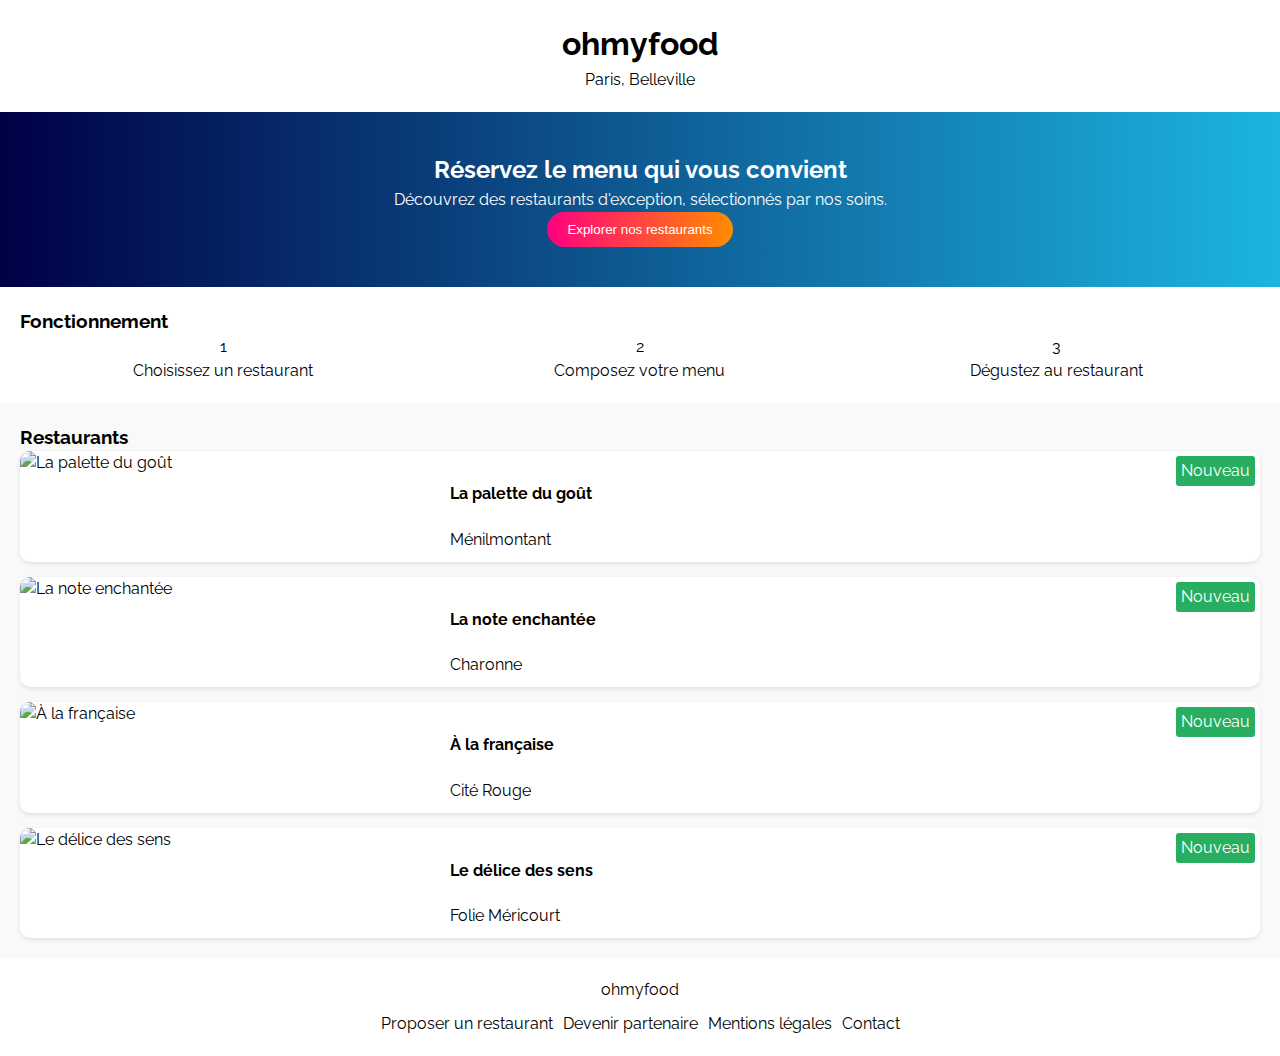
==== OhMyFood/index.html @ feefc7d3 "feat(mobile): implement v1 of mobile design" ====
<!DOCTYPE html>
<html lang="en">
<head>
    <meta charset="UTF-8">
    <meta name="viewport" content="width=device-width, initial-scale=1.0">
    <title>OhMyFood</title>
    <link href="https://fonts.googleapis.com/css2?family=Raleway:wght@400;600;700&display=swap" rel="stylesheet">
    <link rel="stylesheet" href="assets/css/mobile.css">
</head>
<body>
<header class="header">
    <h1 class="logo">ohmyfood</h1>
    <p class="location">Paris, Belleville</p>
</header>

<main>
    <section class="hero">
        <h2>Réservez le menu qui vous convient</h2>
        <p>Découvrez des restaurants d'exception, sélectionnés par nos soins.</p>
        <button class="cta-button">Explorer nos restaurants</button>
    </section>

    <section class="steps">
        <h3>Fonctionnement</h3>
        <div class="grid-steps">
            <div class="step">
                <span class="step-number">1</span>
                <p>Choisissez un restaurant</p>
            </div>
            <div class="step">
                <span class="step-number">2</span>
                <p>Composez votre menu</p>
            </div>
            <div class="step">
                <span class="step-number">3</span>
                <p>Dégustez au restaurant</p>
            </div>
        </div>
    </section>

    <section class="restaurants">
        <h3>Restaurants</h3>
        <div class="grid-restaurants">
            <a href="restaurants/menilmontant.html" class="restaurant-card">
                <img src="images/restaurant1.jpg" alt="La palette du goût">
                <div class="restaurant-info">
                    <h4>La palette du goût</h4>
                    <p>Ménilmontant</p>
                    <span class="tag">Nouveau</span>
                </div>
            </a>
            <a href="menu-restaurant2.html" class="restaurant-card">
                <img src="images/restaurant2.jpg" alt="La note enchantée">
                <div class="restaurant-info">
                    <h4>La note enchantée</h4>
                    <p>Charonne</p>
                    <span class="tag">Nouveau</span>
                </div>
            </a>
            <a href="menu-restaurant3.html" class="restaurant-card">
                <img src="images/restaurant3.jpg" alt="À la française">
                <div class="restaurant-info">
                    <h4>À la française</h4>
                    <p>Cité Rouge</p>
                    <span class="tag">Nouveau</span>
                </div>
            </a>
            <a href="menu-restaurant4.html" class="restaurant-card">
                <img src="images/restaurant4.jpg" alt="Le délice des sens">
                <div class="restaurant-info">
                    <h4>Le délice des sens</h4>
                    <p>Folie Méricourt</p>
                    <span class="tag">Nouveau</span>
                </div>
            </a>
        </div>
    </section>
</main>

<footer>
    <p>ohmyfood</p>
    <ul>
        <li><a href="#">Proposer un restaurant</a></li>
        <li><a href="#">Devenir partenaire</a></li>
        <li><a href="#">Mentions légales</a></li>
        <li><a href="#">Contact</a></li>
    </ul>
</footer>
</body>
</html>
---- OhMyFood/assets/css/mobile.css ----
/* General Styles */
body {
    font-family: 'Raleway', sans-serif;
    margin: 0;
    padding: 0;
    line-height: 1.5;
    background: #f9f9f9;
}

h1, h2, h3, p, ul, li {
    margin: 0;
    padding: 0;
}

ul {
    list-style: none;
}

a {
    text-decoration: none;
    color: inherit;
}

header, footer {
    text-align: center;
    padding: 20px;
    background: white;
}

footer ul {
    margin-top: 10px;
    display: flex;
    justify-content: center;
    gap: 10px;
}

.hero {
    text-align: center;
    background: linear-gradient(to right, #000046, #1CB5E0);
    color: white;
    padding: 40px 20px;
}

.cta-button {
    display: inline-block;
    padding: 10px 20px;
    background: linear-gradient(to right, #ff0080, #ff8c00);
    color: white;
    border: none;
    border-radius: 25px;
    cursor: pointer;
}

.steps {
    padding: 20px;
    background: white;
}

.grid-steps {
    display: grid;
    grid-template-columns: repeat(3, 1fr);
    gap: 10px;
    text-align: center;
}

.restaurants {
    padding: 20px;
}

.grid-restaurants {
    display: grid;
    grid-template-columns: 1fr;
    gap: 15px;
}

.restaurant-card {
    display: grid;
    grid-template-columns: 1fr 2fr;
    gap: 10px;
    background: white;
    border-radius: 10px;
    overflow: hidden;
    box-shadow: 0 2px 5px rgba(0, 0, 0, 0.1);
}

.restaurant-card img {
    width: 100%;
    height: 100%;
    object-fit: cover;
}

.restaurant-info {
    padding: 10px;
    position: relative;
}

.tag {
    position: absolute;
    top: 5px;
    right: 5px;
    background: #27ae60;
    color: white;
    padding: 3px 5px;
    border-radius: 3px;
}

/* Menu Page Styles */
.menu-header img {
    width: 100%;
    height: 200px;
    object-fit: cover;
}

.menu {
    padding: 20px;
    background: white;
}
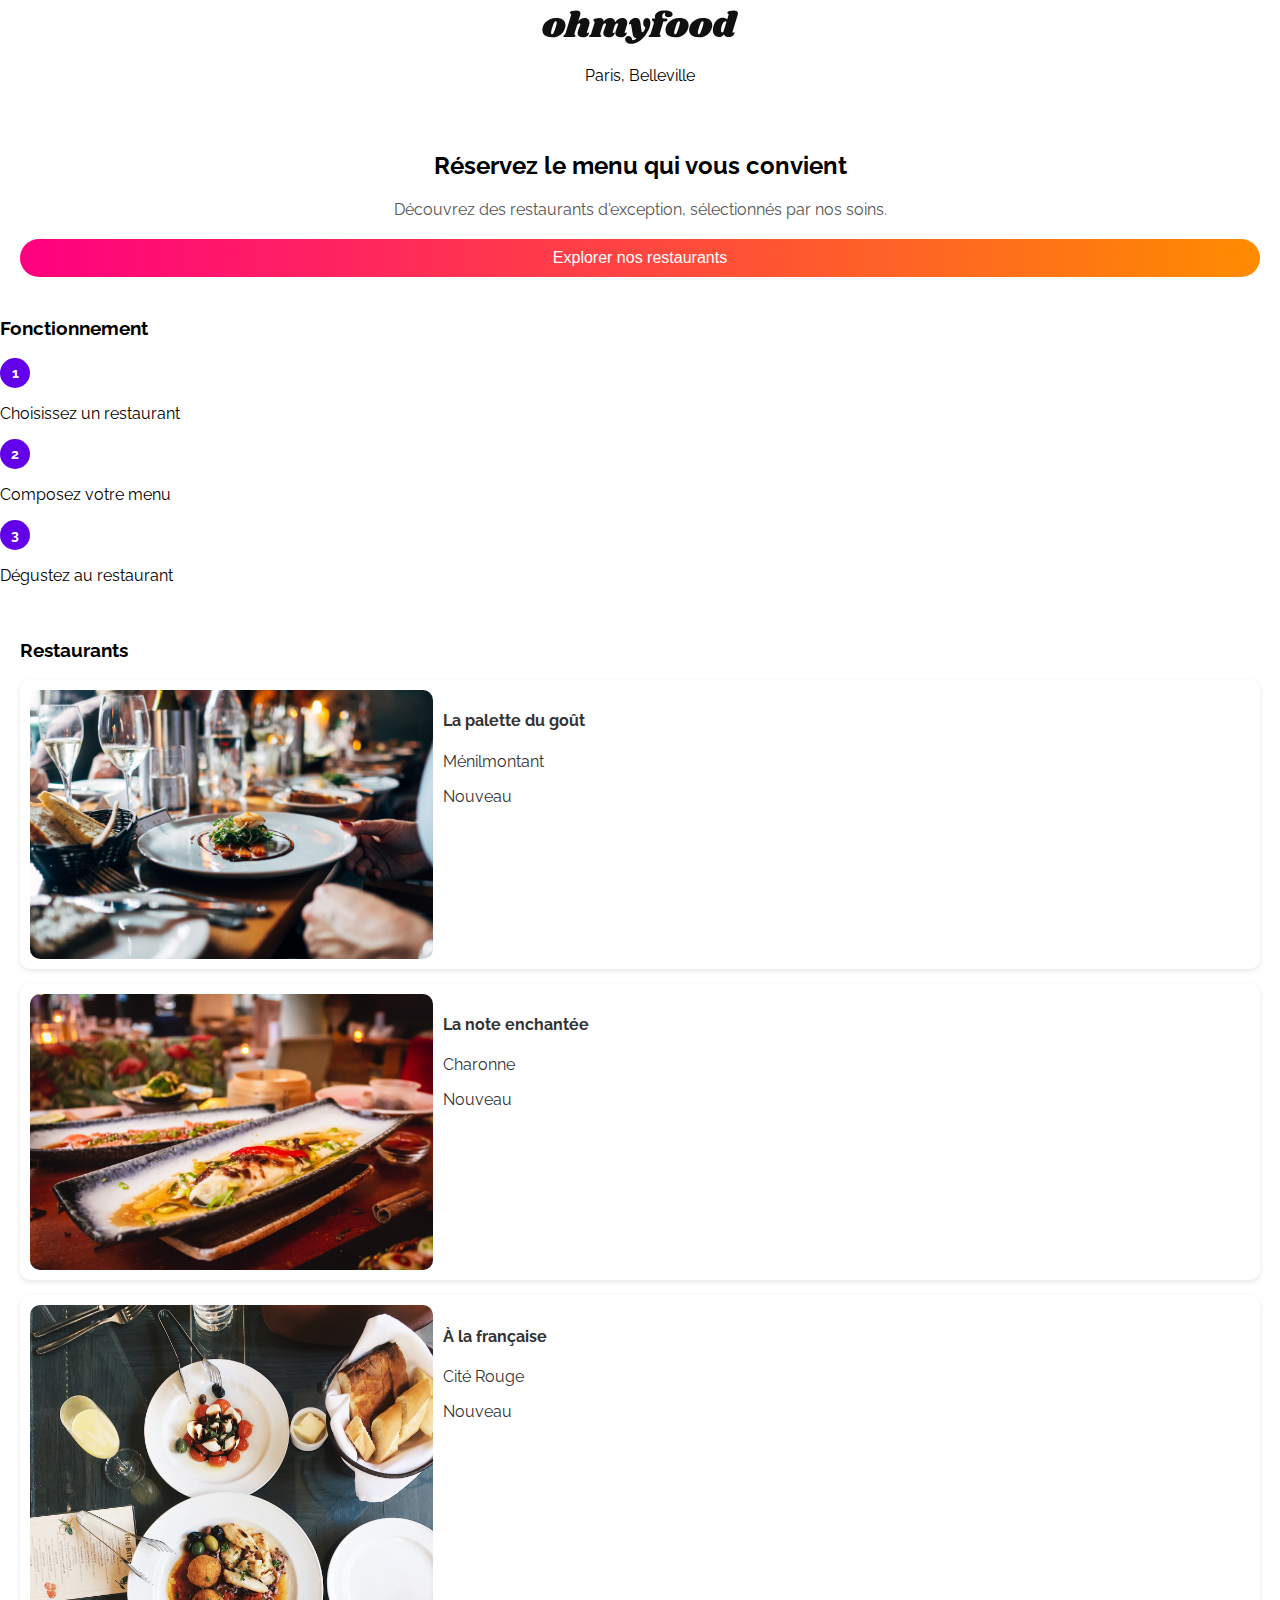
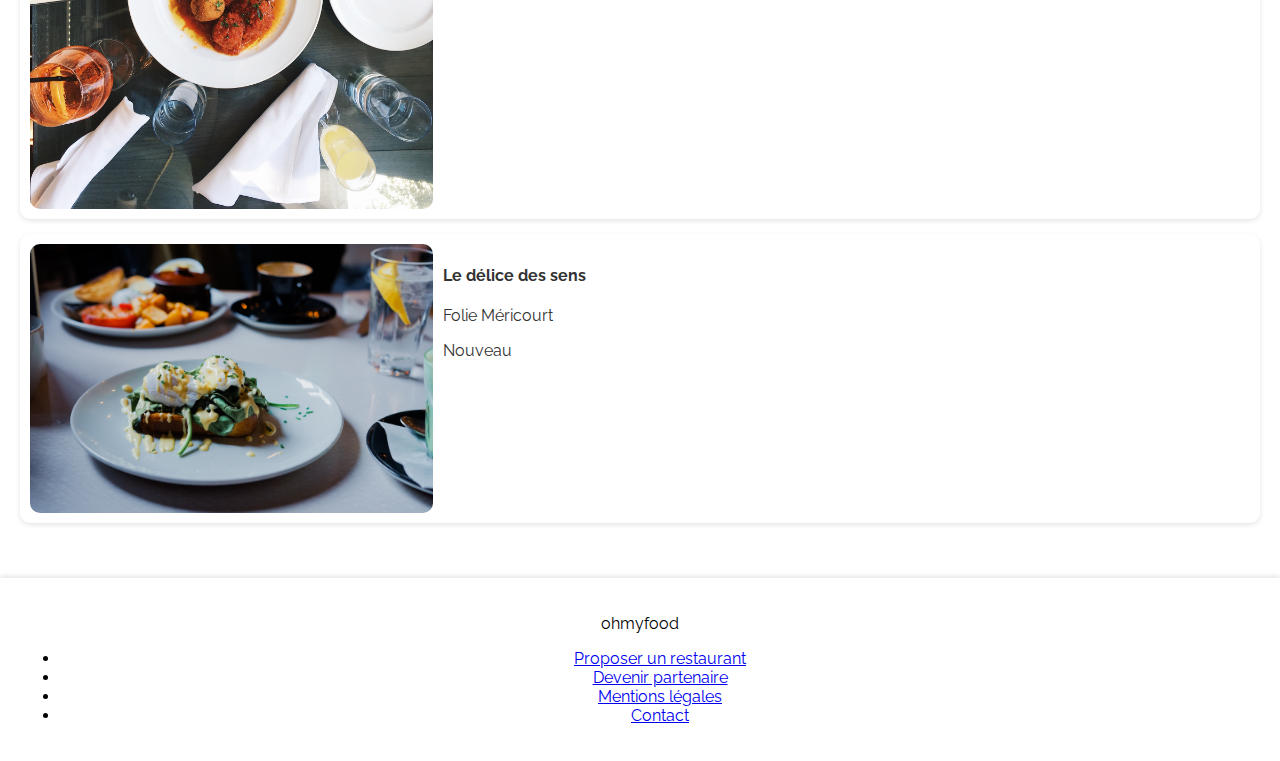
==== commit 424b8a48: "feat(mobile): implement v2 of mobile design" ====
--- a/OhMyFood/index.html
+++ b/OhMyFood/index.html
@@ -9,7 +9,9 @@
 </head>
 <body>
 <header class="header">
-    <h1 class="logo">ohmyfood</h1>
+    <h1 class="logo">
+        <img src="assets/images/logo/ohmyfood@2x.svg" alt="ohmyfood logo">
+    </h1>
     <p class="location">Paris, Belleville</p>
 </header>
 
@@ -42,31 +44,31 @@
         <h3>Restaurants</h3>
         <div class="grid-restaurants">
             <a href="restaurants/menilmontant.html" class="restaurant-card">
-                <img src="images/restaurant1.jpg" alt="La palette du goût">
+                <img src="./assets/images/restaurants/jay-wennington-N_Y88TWmGwA-unsplash.jpg" alt="La palette du goût">
                 <div class="restaurant-info">
                     <h4>La palette du goût</h4>
                     <p>Ménilmontant</p>
                     <span class="tag">Nouveau</span>
                 </div>
             </a>
-            <a href="menu-restaurant2.html" class="restaurant-card">
-                <img src="images/restaurant2.jpg" alt="La note enchantée">
+            <a href="restaurants/menilmontant.html" class="restaurant-card">
+                <img src="./assets/images/restaurants/louis-hansel-shotsoflouis-qNBGVyOCY8Q-unsplash.jpg" alt="La note enchantée">
                 <div class="restaurant-info">
                     <h4>La note enchantée</h4>
                     <p>Charonne</p>
                     <span class="tag">Nouveau</span>
                 </div>
             </a>
-            <a href="menu-restaurant3.html" class="restaurant-card">
-                <img src="images/restaurant3.jpg" alt="À la française">
+            <a href="restaurants/menilmontant.html" class="restaurant-card">
+                <img src="./assets/images/restaurants/stil-u2Lp8tXIcjw-unsplash.jpg" alt="À la française">
                 <div class="restaurant-info">
                     <h4>À la française</h4>
                     <p>Cité Rouge</p>
                     <span class="tag">Nouveau</span>
                 </div>
             </a>
-            <a href="menu-restaurant4.html" class="restaurant-card">
-                <img src="images/restaurant4.jpg" alt="Le délice des sens">
+            <a href="restaurants/menilmontant.html" class="restaurant-card">
+                <img src="./assets/images/restaurants/toa-heftiba-DQKerTsQwi0-unsplash.jpg" alt="Le délice des sens">
                 <div class="restaurant-info">
                     <h4>Le délice des sens</h4>
                     <p>Folie Méricourt</p>
--- a/OhMyFood/assets/css/mobile.css
+++ b/OhMyFood/assets/css/mobile.css
@@ -1,76 +1,117 @@
-/* General Styles */
+*,
+*::before,
+*::after {
+    box-sizing: border-box;
+}
+
 body {
     font-family: 'Raleway', sans-serif;
     margin: 0;
     padding: 0;
-    line-height: 1.5;
-    background: #f9f9f9;
-}
-
-h1, h2, h3, p, ul, li {
-    margin: 0;
-    padding: 0;
-}
-
-ul {
-    list-style: none;
-}
-
-a {
-    text-decoration: none;
-    color: inherit;
-}
-
-header, footer {
-    text-align: center;
-    padding: 20px;
-    background: white;
-}
-
-footer ul {
-    margin-top: 10px;
-    display: flex;
-    justify-content: center;
-    gap: 10px;
-}
-
+}
+
+header {
+    text-align: center;
+    padding: 10px 15px;
+    box-shadow: 0 2px 5px rgba(0, 0, 0, 0.1);
+}
+
+.menu-header .back-button {
+    position: absolute;
+    left: 10px;
+    background: none;
+    border: none;
+    font-size: 18px;
+    cursor: pointer;
+    color: #333;
+    text-decoration: none;
+}
+
+header .logo {
+    font-family: 'Raleway', sans-serif;
+    font-weight: 700;
+    font-size: 24px;
+    margin: 0;
+}
+
+/* Home Page: Hero Section */
 .hero {
     text-align: center;
-    background: linear-gradient(to right, #000046, #1CB5E0);
-    color: white;
-    padding: 40px 20px;
-}
-
-.cta-button {
-    display: inline-block;
+    padding: 20px;
+    background: white;
+    margin-bottom: 20px;
+}
+
+.hero h1 {
+    font-size: 20px;
+    margin: 10px 0;
+}
+
+.hero p {
+    font-size: 16px;
+    color: #555;
+    margin-bottom: 20px;
+}
+
+.hero .cta-button {
     padding: 10px 20px;
     background: linear-gradient(to right, #ff0080, #ff8c00);
     color: white;
+    text-align: center;
     border: none;
     border-radius: 25px;
-    cursor: pointer;
-}
-
-.steps {
-    padding: 20px;
-    background: white;
-}
-
-.grid-steps {
-    display: grid;
-    grid-template-columns: repeat(3, 1fr);
-    gap: 10px;
-    text-align: center;
-}
-
+    font-size: 16px;
+    cursor: pointer;
+}
+
+/* Home Page: Functionality Section */
+.functionality {
+    background: white;
+    padding: 20px;
+    margin: 20px 0;
+    box-shadow: 0 2px 5px rgba(0, 0, 0, 0.1);
+}
+
+.functionality h2 {
+    font-size: 18px;
+    font-weight: 600;
+    margin-bottom: 15px;
+}
+
+.functionality .step {
+    display: flex;
+    align-items: center;
+    margin-bottom: 15px;
+}
+
+.step-number {
+    background: #6200ea;
+    color: white;
+    font-size: 14px;
+    font-weight: bold;
+    width: 30px;
+    height: 30px;
+    display: flex;
+    justify-content: center;
+    align-items: center;
+    border-radius: 50%;
+    margin-right: 10px;
+}
+
+.step-desc {
+    font-size: 14px;
+    color: #333;
+}
+
+/* Home Page: Restaurants Section */
 .restaurants {
     padding: 20px;
 }
 
-.grid-restaurants {
-    display: grid;
-    grid-template-columns: 1fr;
-    gap: 15px;
+.restaurants h2 {
+    font-size: 18px;
+    font-weight: 600;
+    margin-bottom: 15px;
 }
 
 .restaurant-card {
@@ -79,39 +120,180 @@
     gap: 10px;
     background: white;
     border-radius: 10px;
-    overflow: hidden;
-    box-shadow: 0 2px 5px rgba(0, 0, 0, 0.1);
+    padding: 10px;
+    margin-bottom: 15px;
+    box-shadow: 0 2px 5px rgba(0, 0, 0, 0.1);
+    cursor: pointer;
+    text-decoration: none;
+    color: #333;
 }
 
 .restaurant-card img {
     width: 100%;
     height: 100%;
     object-fit: cover;
-}
-
-.restaurant-info {
-    padding: 10px;
+    border-radius: 10px;
+}
+
+.restaurant-details {
+    display: flex;
+    flex-direction: column;
+    justify-content: center;
+}
+
+.restaurant-details h3 {
+    font-size: 16px;
+    margin: 0 0 5px 0;
+}
+
+.restaurant-details p {
+    font-size: 14px;
+    margin: 0;
+    color: #777;
+}
+
+.new-badge {
+    background: #00c853;
+    color: white;
+    font-size: 12px;
+    padding: 3px 8px;
+    border-radius: 5px;
+    margin-left: auto;
+    display: inline-block;
+}
+
+/* Footer */
+footer {
+    text-align: center;
+    padding: 20px;
+    background: white;
+    margin-top: 20px;
+    box-shadow: 0 -2px 5px rgba(0, 0, 0, 0.1);
+}
+
+.footer-logo {
+    font-size: 18px;
+    font-weight: bold;
+    margin-bottom: 10px;
+}
+
+.footer-links {
+    list-style: none;
+    padding: 0;
+    margin: 0;
+    display: flex;
+    flex-direction: column;
+    gap: 5px;
+}
+
+.footer-links a {
+    text-decoration: none;
+    color: #333;
+}
+
+/* Restaurant Menu Page */
+.restaurant-banner {
     position: relative;
-}
-
-.tag {
-    position: absolute;
-    top: 5px;
-    right: 5px;
-    background: #27ae60;
-    color: white;
-    padding: 3px 5px;
-    border-radius: 3px;
-}
-
-/* Menu Page Styles */
-.menu-header img {
+    text-align: center;
+}
+
+.restaurant-banner img {
     width: 100%;
     height: 200px;
     object-fit: cover;
 }
 
-.menu {
-    padding: 20px;
-    background: white;
+.restaurant-title {
+    display: flex;
+    justify-content: space-between;
+    align-items: center;
+    padding: 15px;
+    background: white;
+    border-radius: 10px 10px 0 0;
+    transform: translateY(-50%);
+}
+
+.restaurant-title h2 {
+    font-size: 20px;
+    margin: 0;
+}
+
+.favorite-button {
+    background: none;
+    border: none;
+    font-size: 24px;
+    color: #FF6F61;
+    cursor: pointer;
+}
+
+.menu-container {
+    padding: 20px;
+}
+
+.menu-section {
+    margin-bottom: 20px;
+}
+
+.menu-title {
+    font-size: 18px;
+    font-weight: 600;
+    margin-bottom: 10px;
+    border-bottom: 2px solid #27ae60;
+    display: inline-block;
+}
+
+.menu-item {
+    display: grid;
+    grid-template-columns: 2fr 1fr;
+    background: white;
+    border-radius: 10px;
+    padding: 10px;
+    margin-bottom: 10px;
+    box-shadow: 0 2px 5px rgba(0, 0, 0, 0.1);
+}
+
+.menu-item p {
+    margin: 0;
+}
+
+.dish-name {
+    font-weight: 600;
+}
+
+.dish-desc {
+    font-size: 14px;
+    color: #888;
+}
+
+.dish-price {
+    justify-self: end;
+    font-weight: 600;
+}
+
+.cta-button {
+    display: block;
+    width: 100%;
+    padding: 10px;
+    background: linear-gradient(to right, #ff0080, #ff8c00);
+    color: white;
+    text-align: center;
+    border: none;
+    border-radius: 25px;
+    font-size: 16px;
+    cursor: pointer;
+}
+
+.navbar {
+    display: flex;
+    flex-direction: row;
+    align-items: center;
+    justify-content: space-between;
+}
+.navbar .navbar__link {
+    margin-left: 30px;
+    color: #242424;
+    text-decoration: none;
+}
+.navbar .navbar__link .navbar__link--purple {
+    color: #a5b4fc;
 }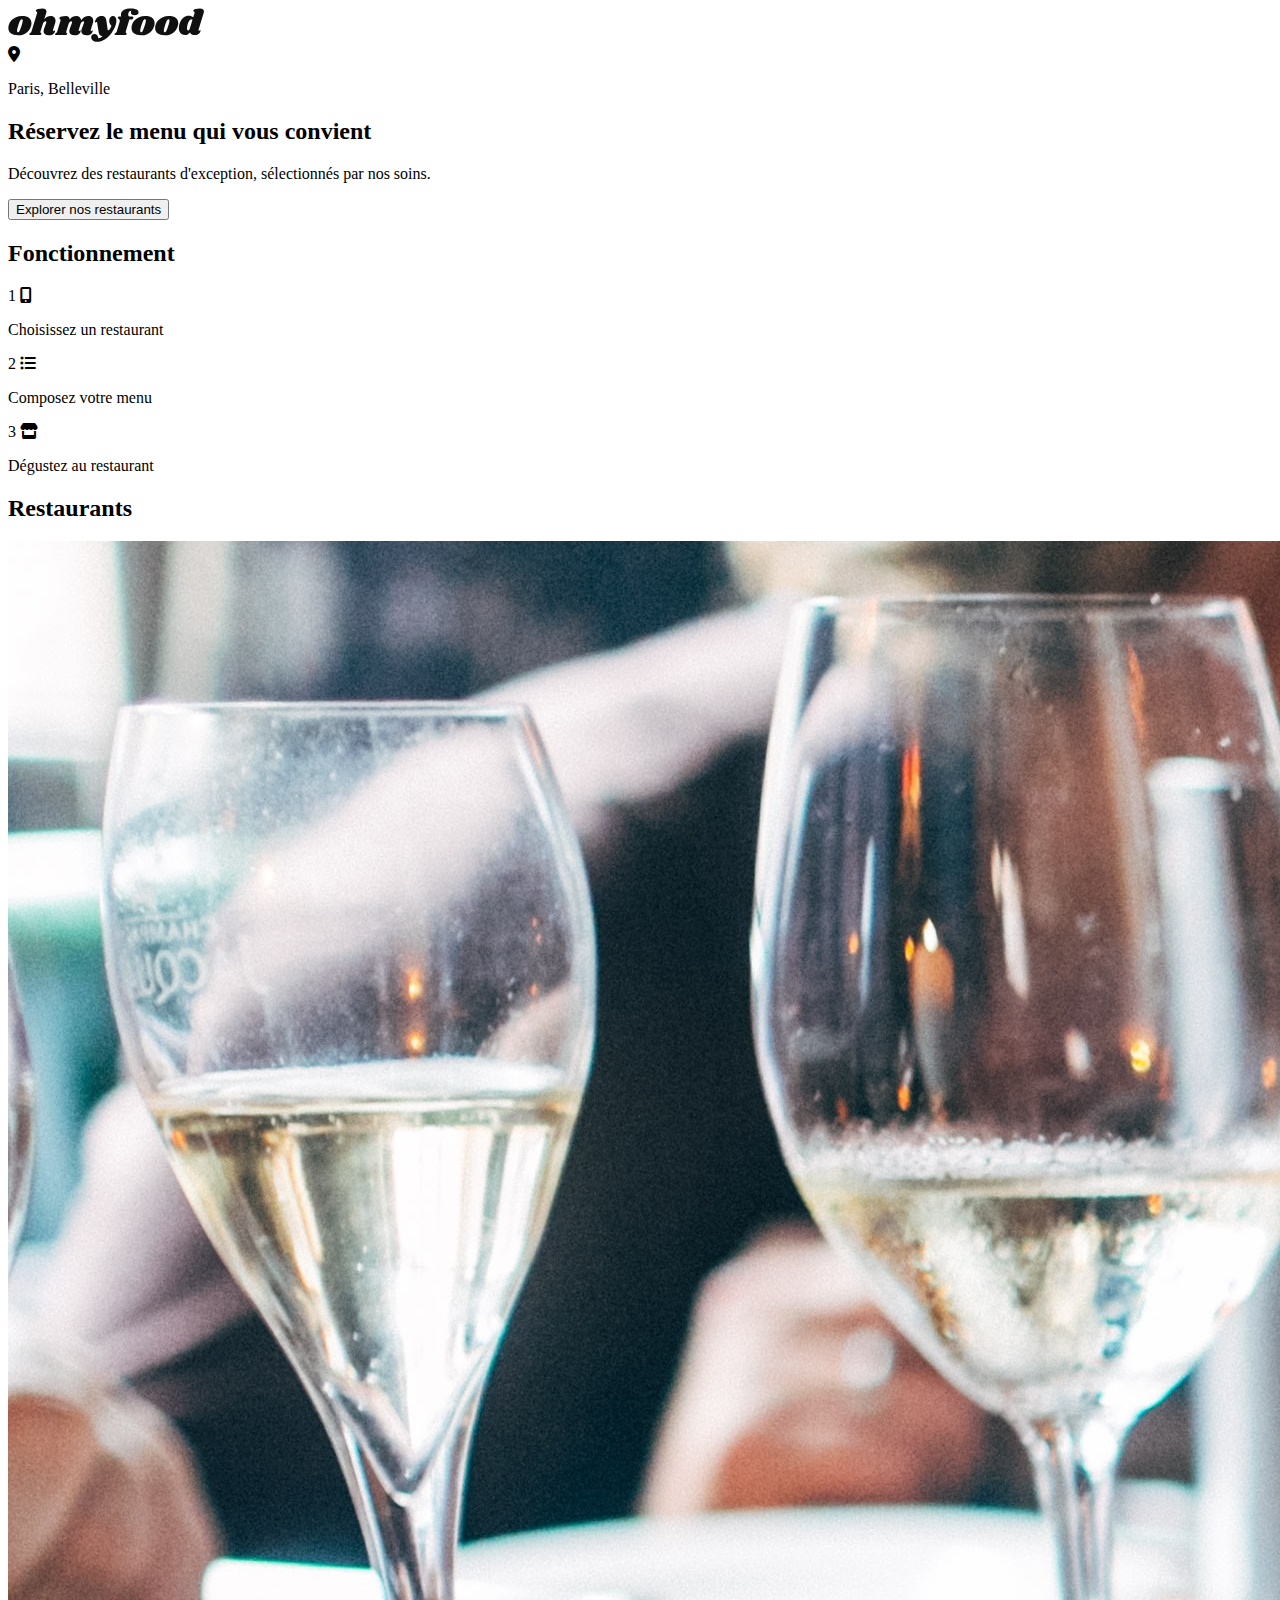
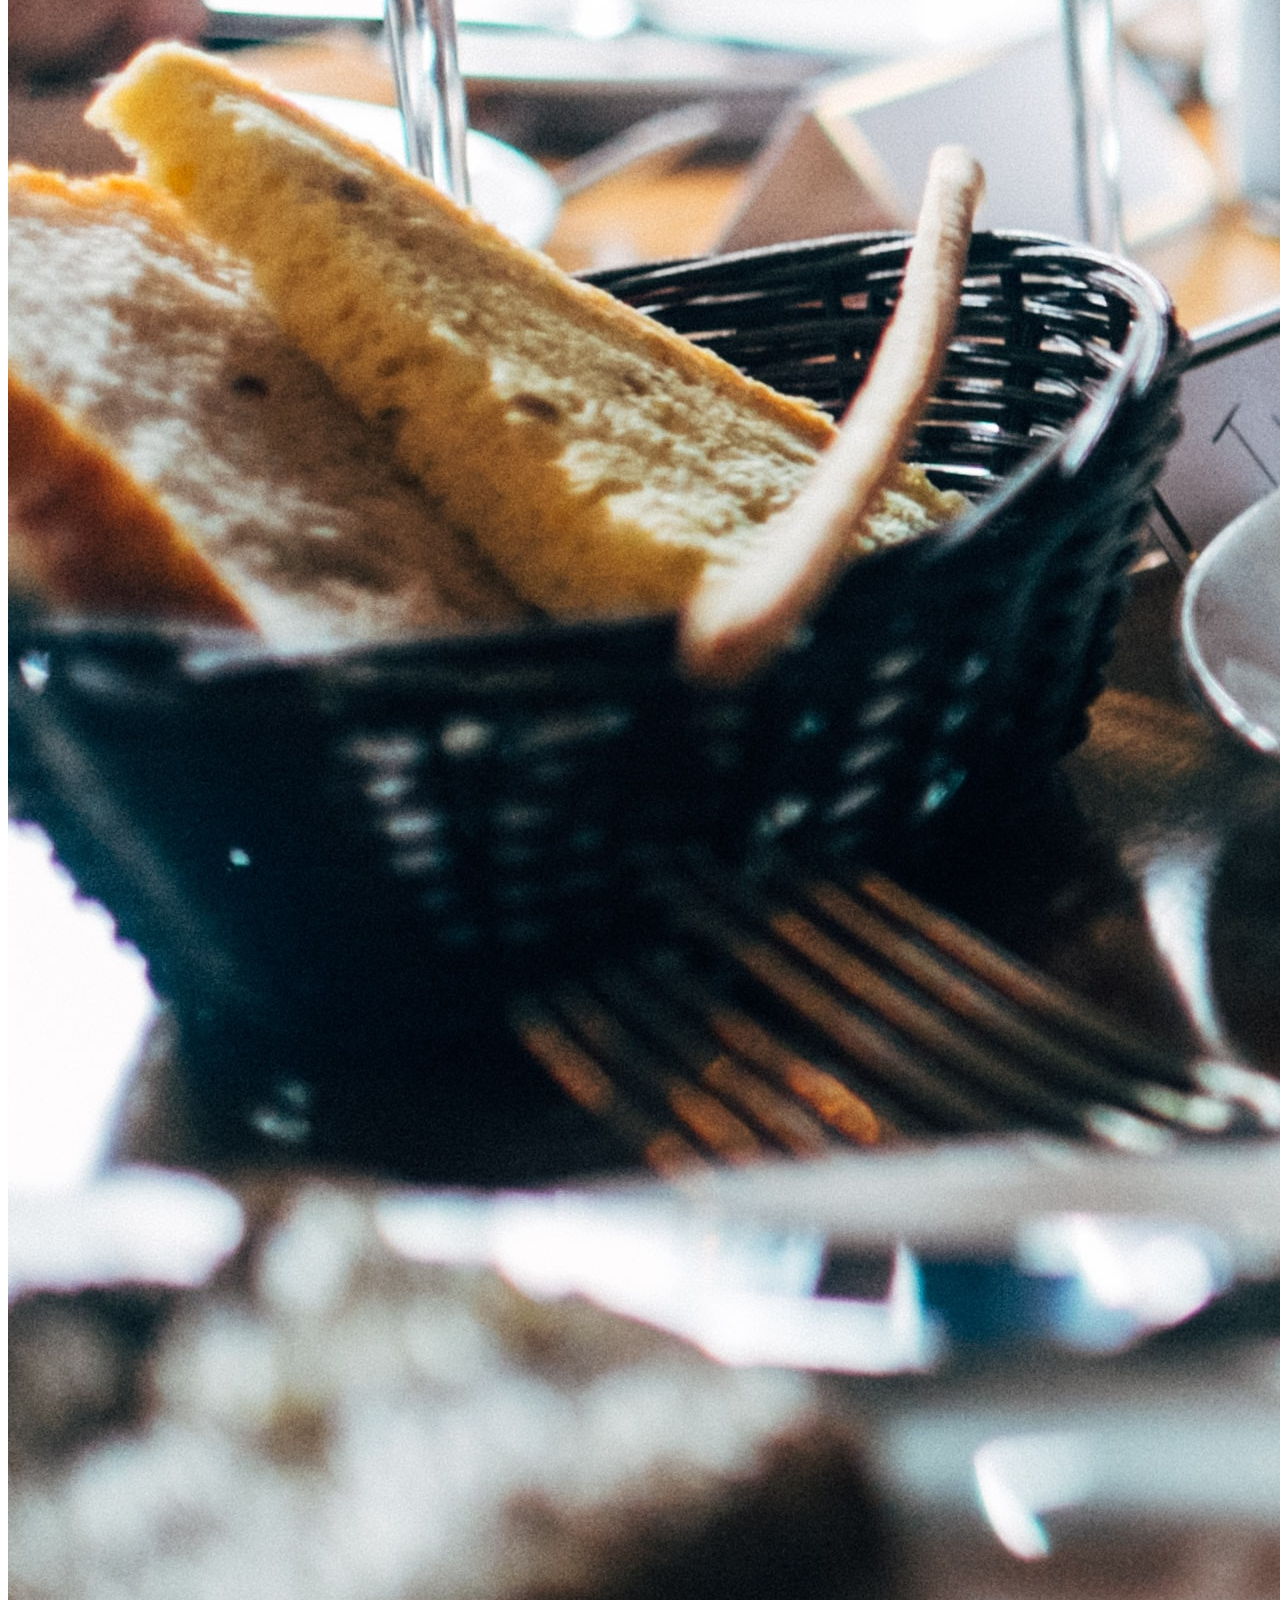
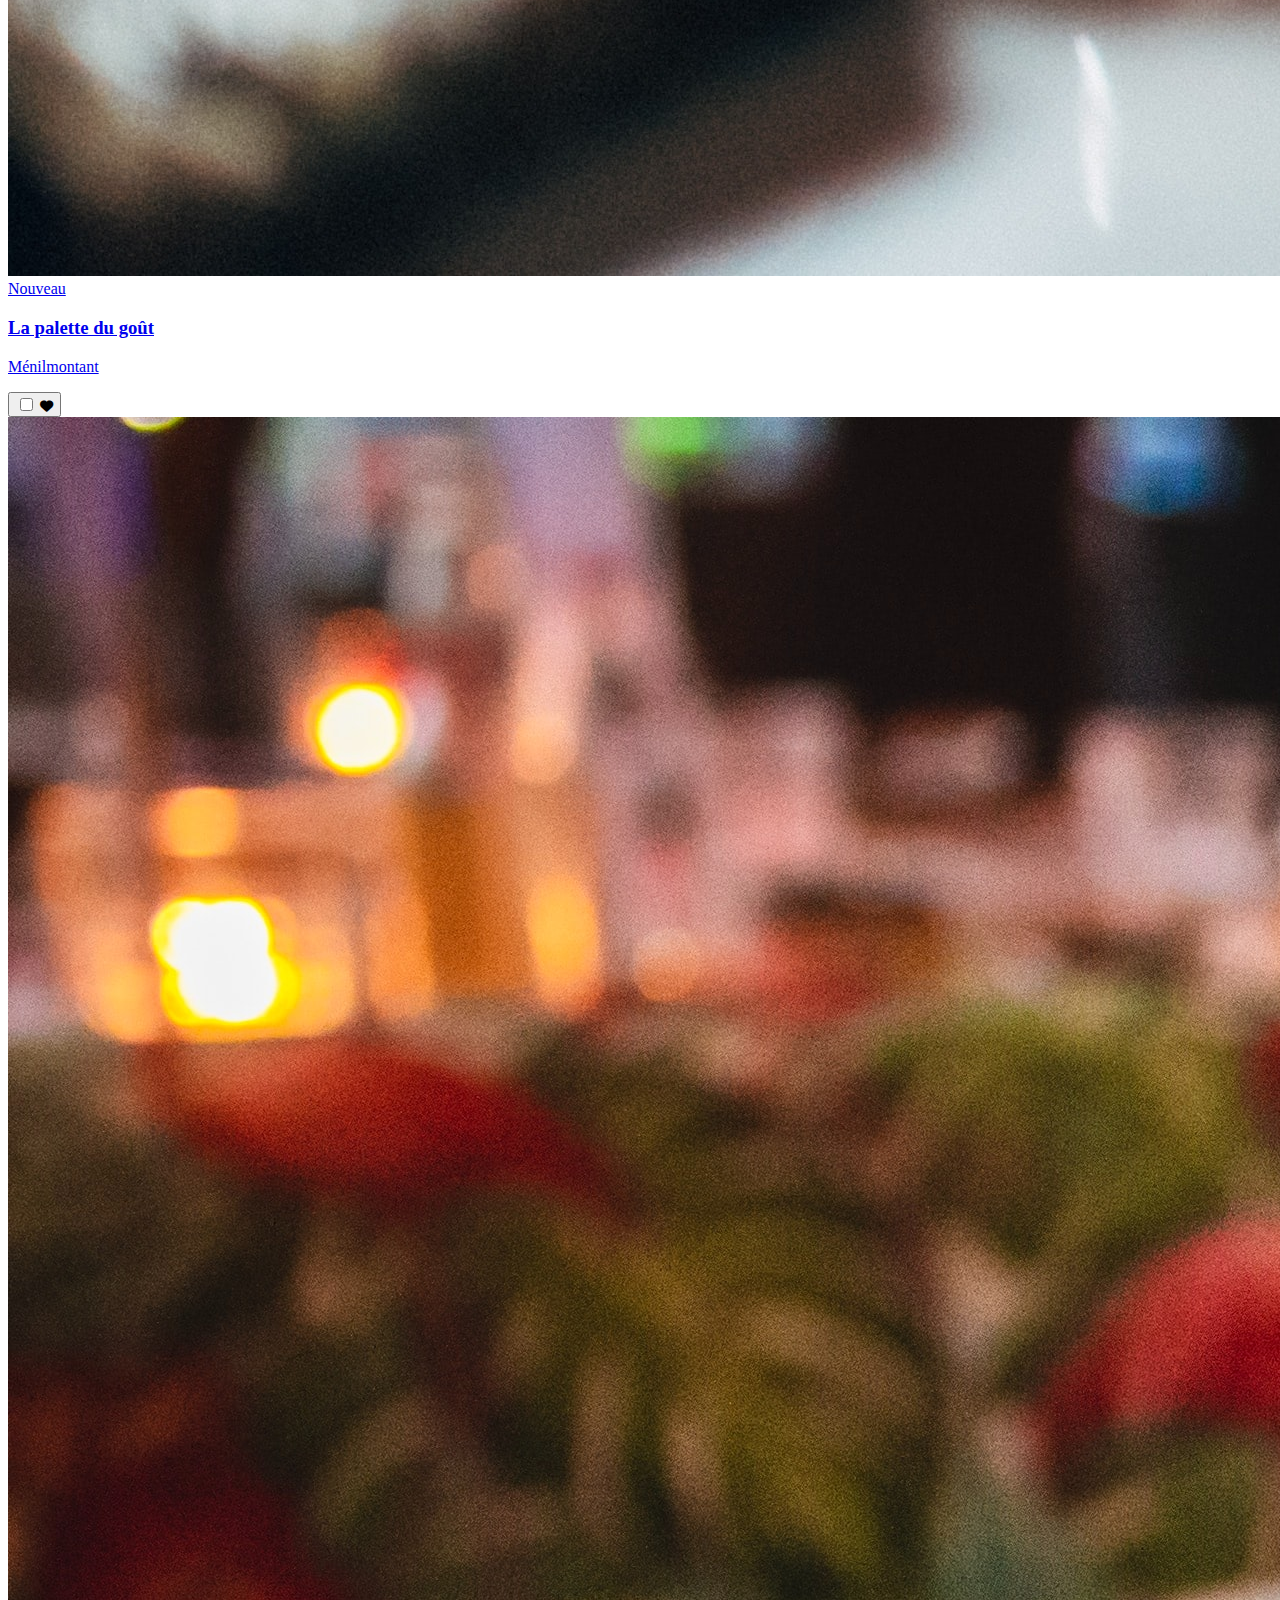
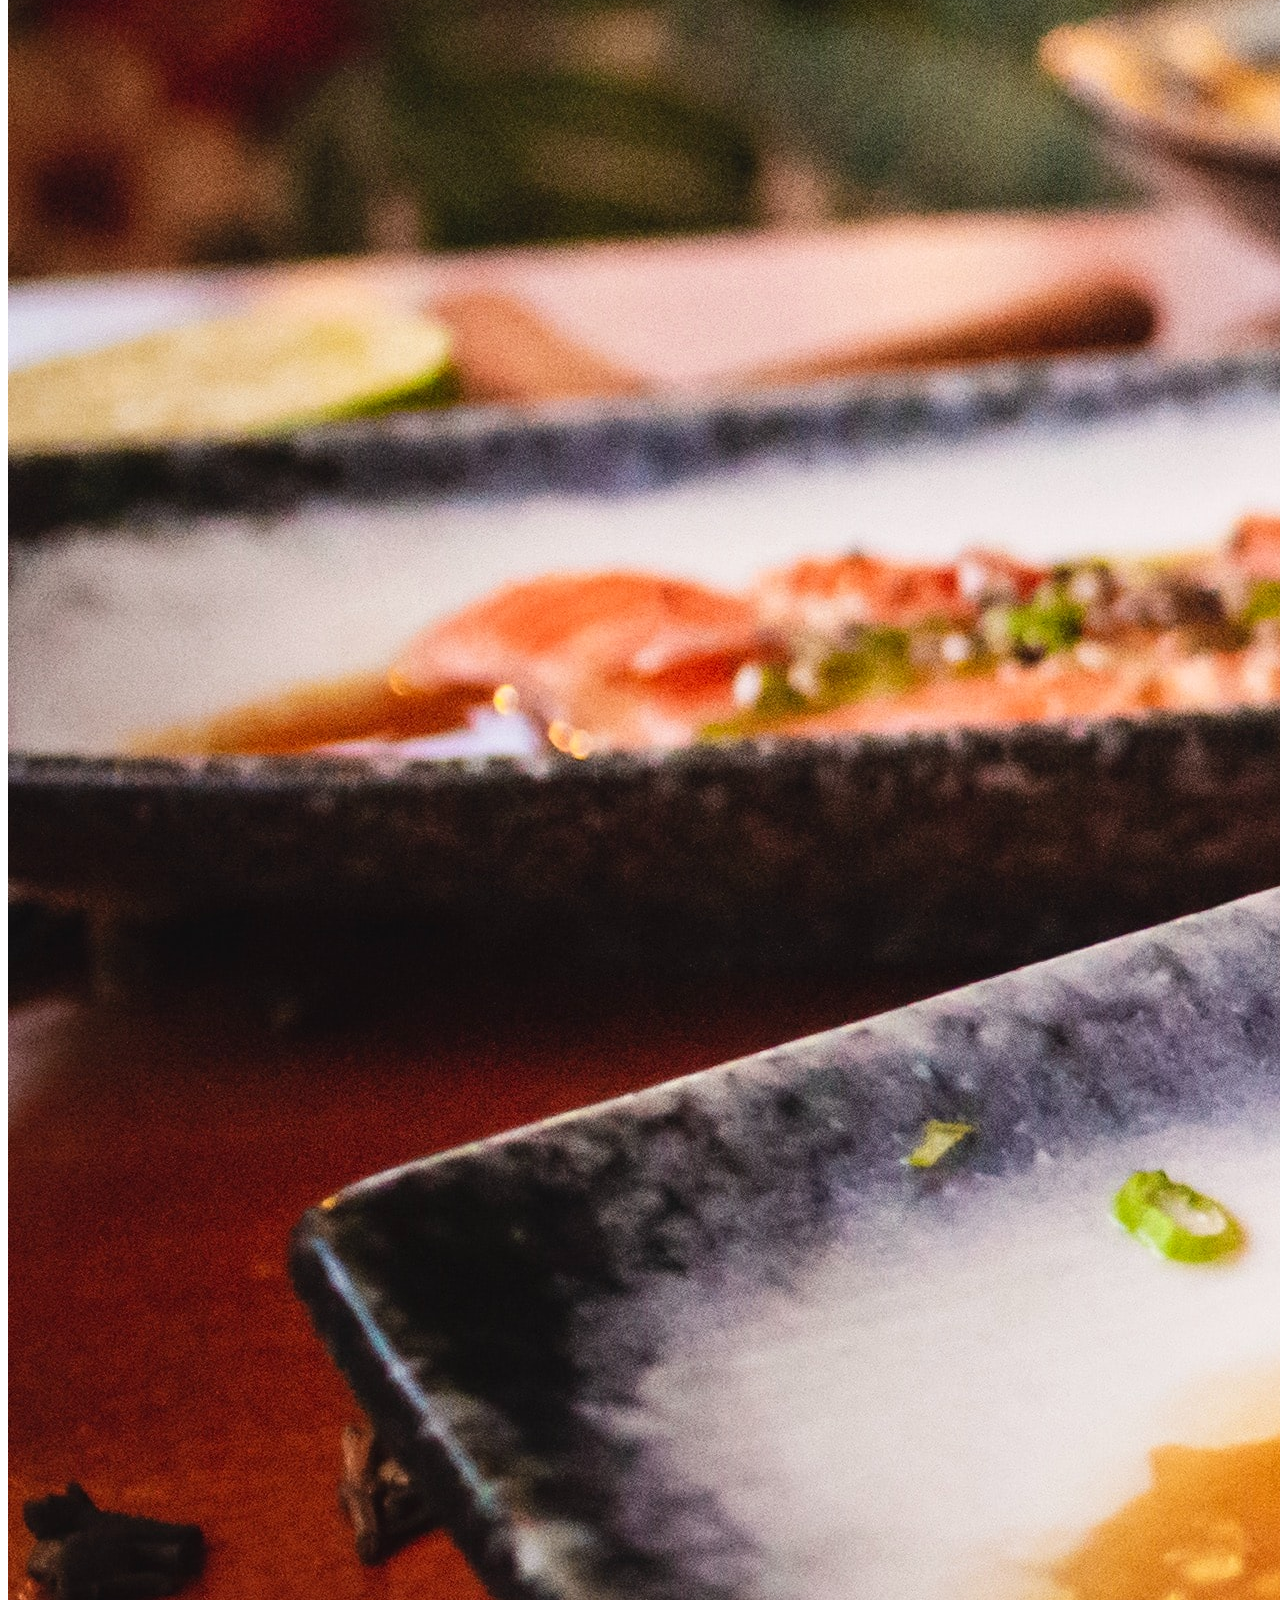
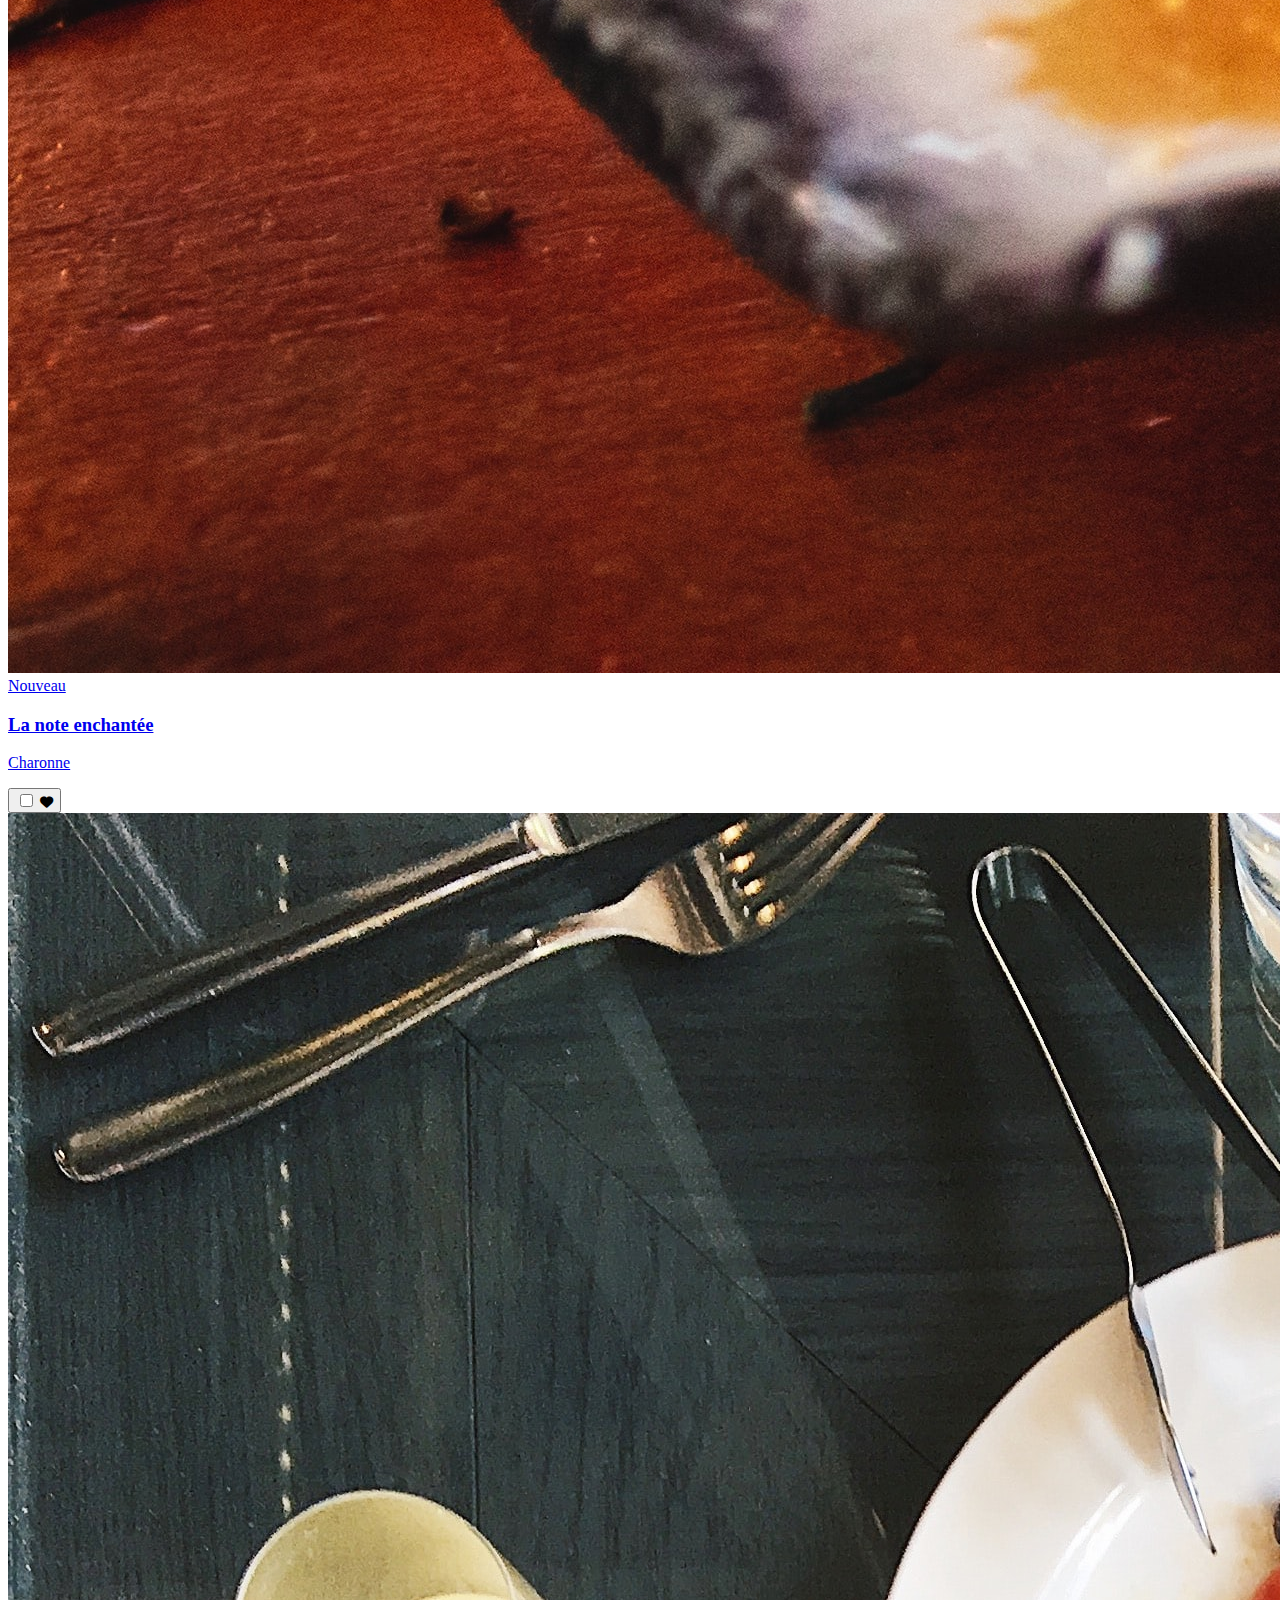
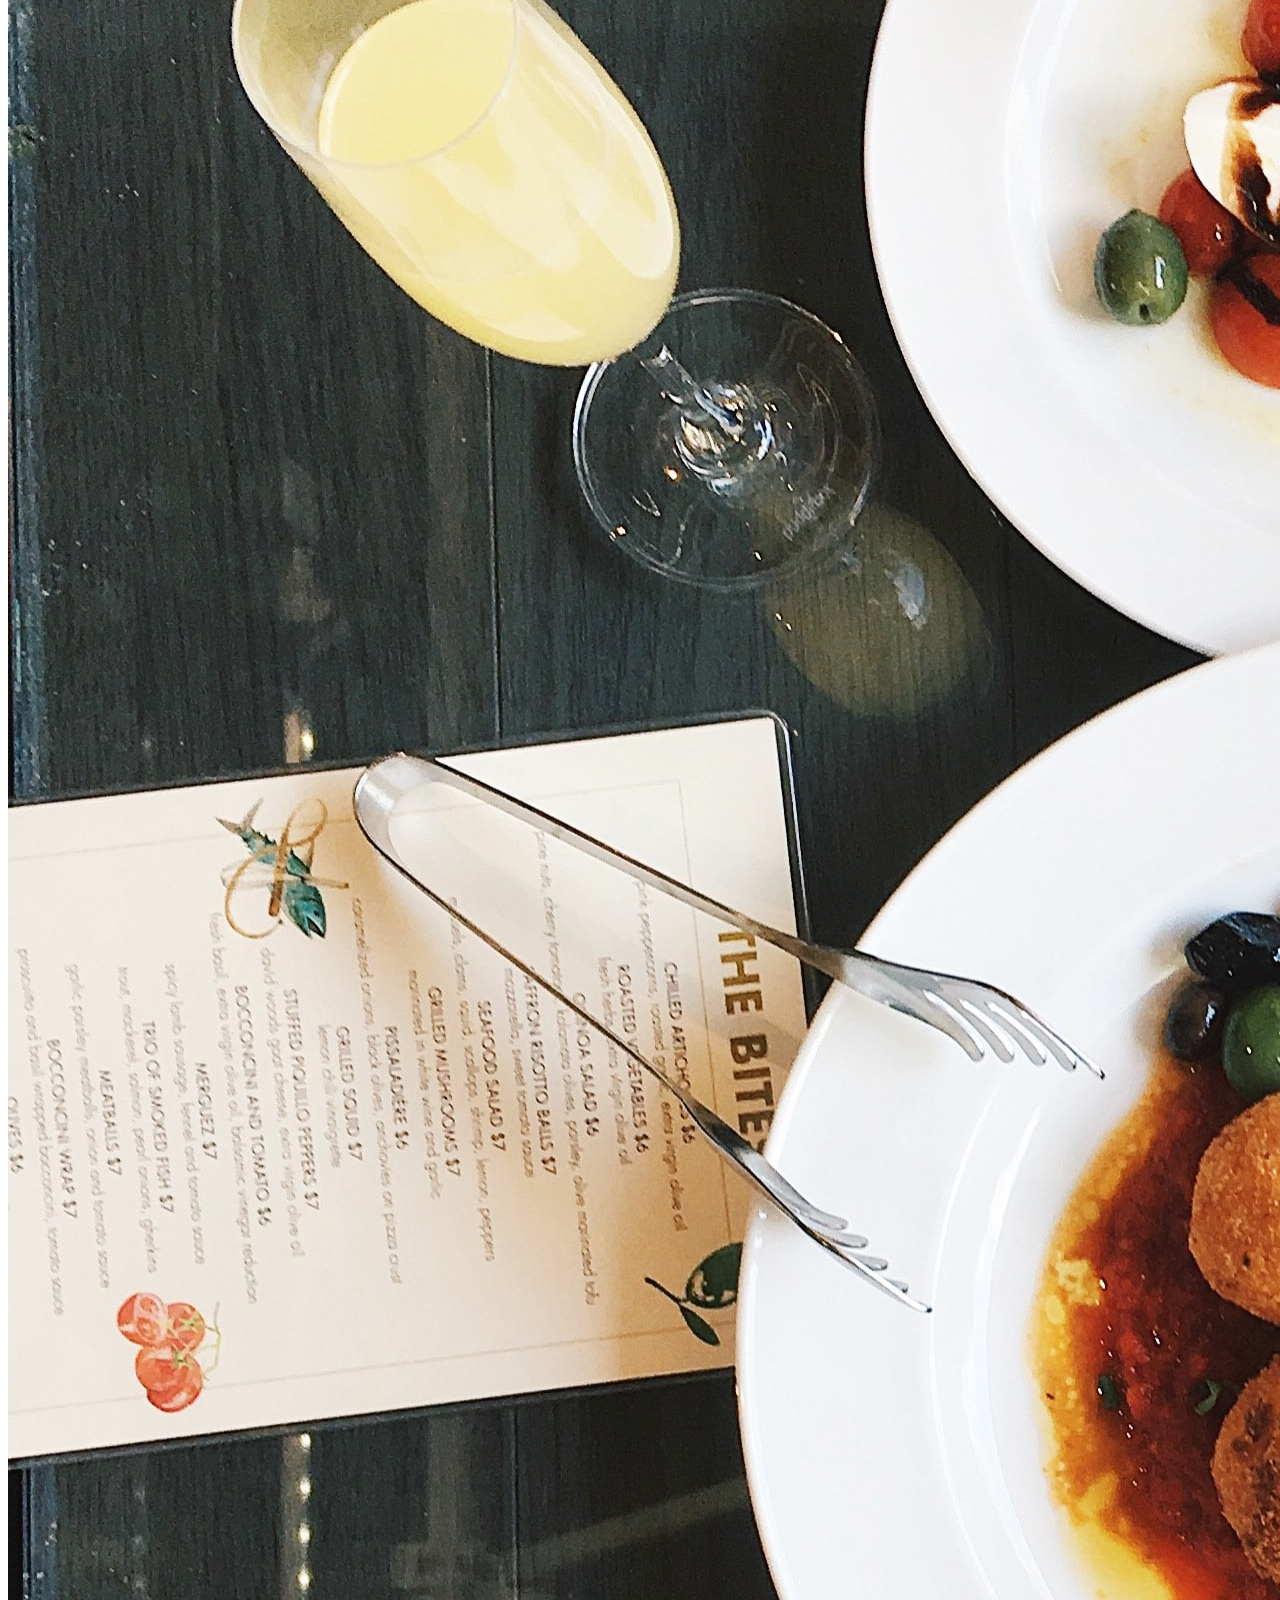
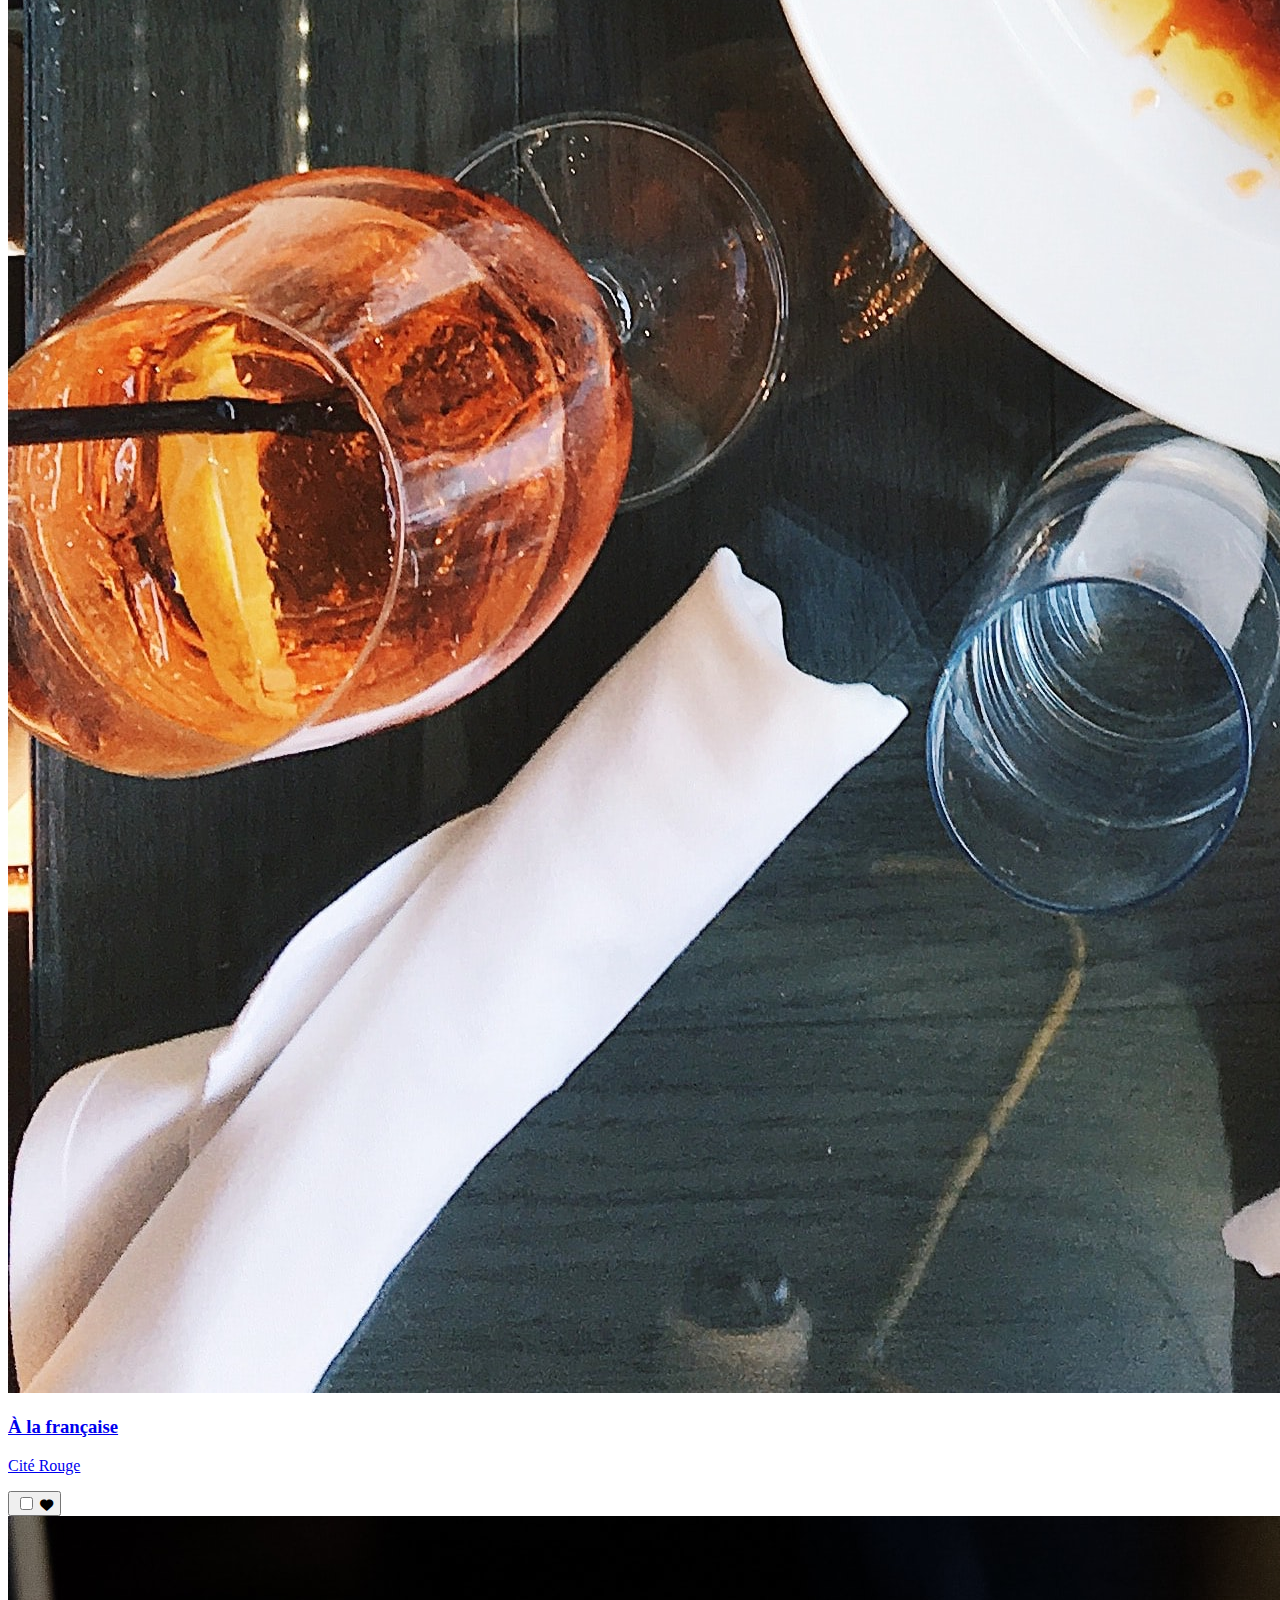
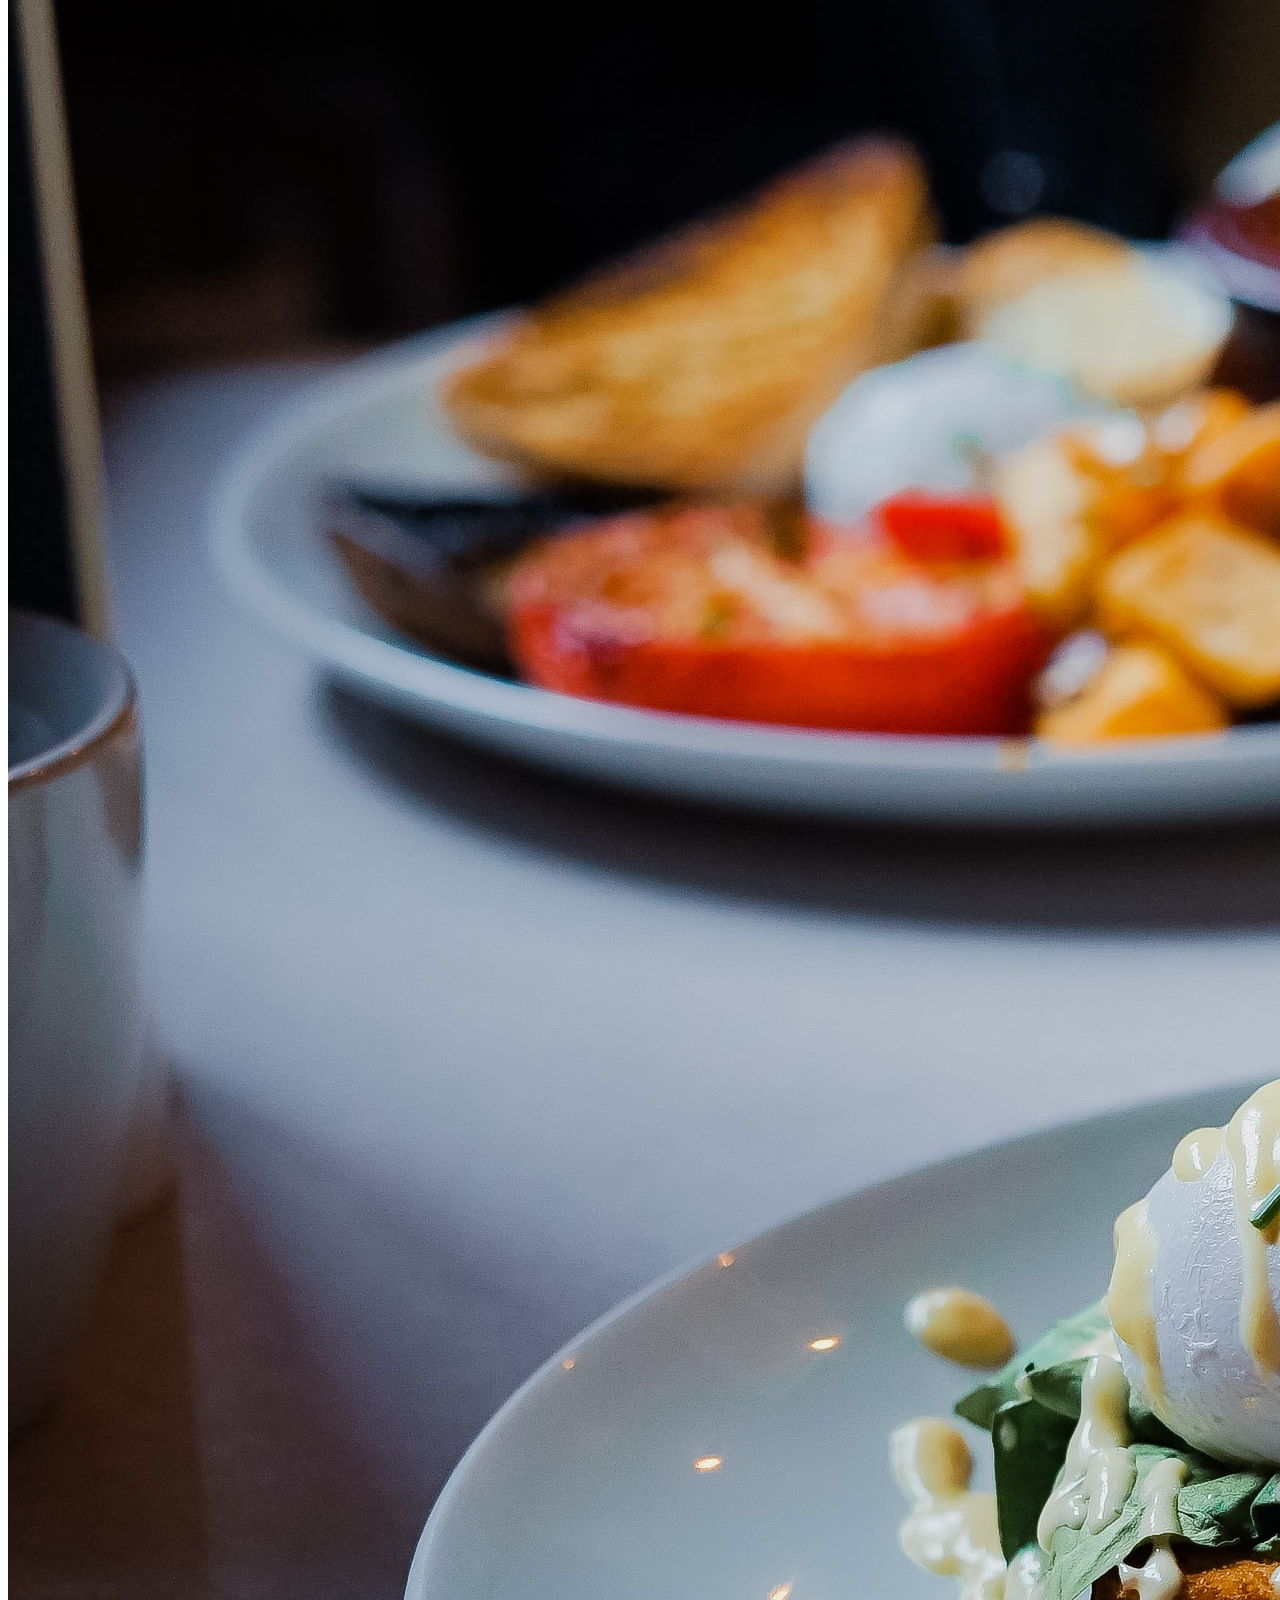
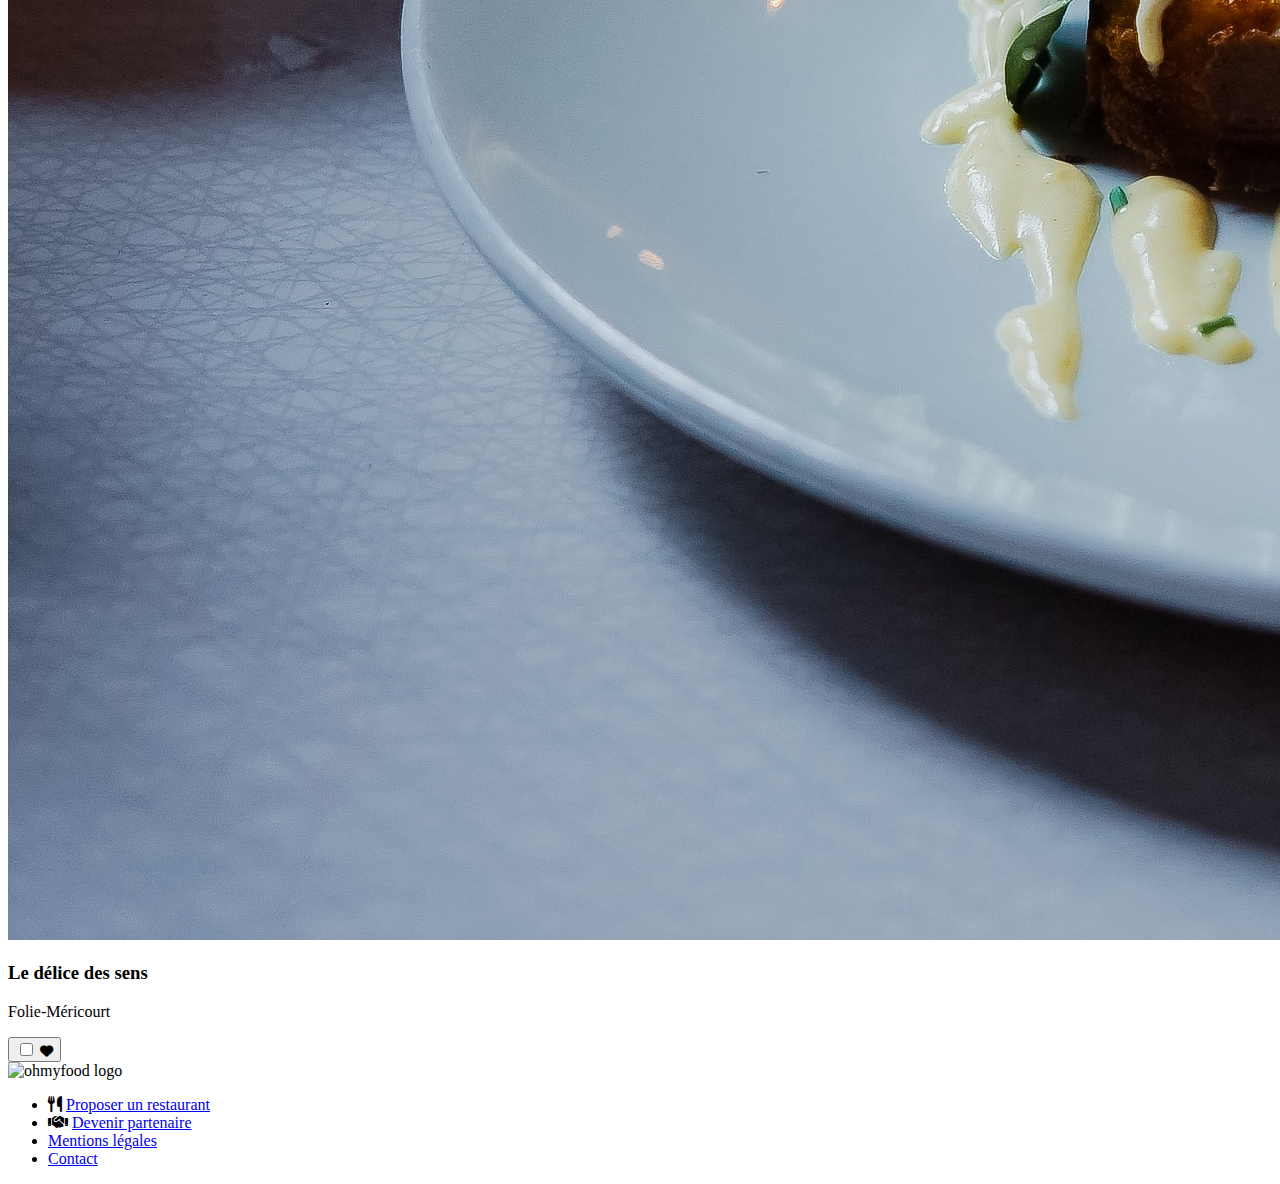
==== commit 79d48788: "feat(scss): add main.scss" ====
--- a/OhMyFood/index.html
+++ b/OhMyFood/index.html
@@ -1,92 +1,156 @@
 <!DOCTYPE html>
-<html lang="en">
+<html lang="fr">
 <head>
     <meta charset="UTF-8">
     <meta name="viewport" content="width=device-width, initial-scale=1.0">
     <title>OhMyFood</title>
     <link href="https://fonts.googleapis.com/css2?family=Raleway:wght@400;600;700&display=swap" rel="stylesheet">
-    <link rel="stylesheet" href="assets/css/mobile.css">
+    <link rel="stylesheet" href="assets/css/main.css">
+    <link rel="stylesheet" href="https://cdnjs.cloudflare.com/ajax/libs/font-awesome/6.6.0/css/all.min.css">
 </head>
 <body>
+
+<!-- Header -->
 <header class="header">
-    <h1 class="logo">
+    <div class="header__logo">
         <img src="assets/images/logo/ohmyfood@2x.svg" alt="ohmyfood logo">
-    </h1>
-    <p class="location">Paris, Belleville</p>
+    </div>
+    <div class="header__location">
+        <i class="fa-solid fa-location-dot"></i>
+        <p class="header__location-description">Paris, Belleville</p>
+    </div>
 </header>
 
 <main>
+
+    <!-- Hero Section -->
     <section class="hero">
-        <h2>Réservez le menu qui vous convient</h2>
-        <p>Découvrez des restaurants d'exception, sélectionnés par nos soins.</p>
-        <button class="cta-button">Explorer nos restaurants</button>
+        <h2 class="hero__title">Réservez le menu qui vous convient</h2>
+        <p class="hero__description">Découvrez des restaurants d'exception, sélectionnés par nos soins.</p>
+        <button class="hero__cta">Explorer nos restaurants</button>
     </section>
 
-    <section class="steps">
-        <h3>Fonctionnement</h3>
-        <div class="grid-steps">
-            <div class="step">
-                <span class="step-number">1</span>
-                <p>Choisissez un restaurant</p>
-            </div>
-            <div class="step">
-                <span class="step-number">2</span>
-                <p>Composez votre menu</p>
-            </div>
-            <div class="step">
-                <span class="step-number">3</span>
-                <p>Dégustez au restaurant</p>
+    <!-- Functioning Section -->
+    <section class="functionality">
+        <h2 class="functionality__title">Fonctionnement</h2>
+
+        <div class="functionality__step">
+            <span class="functionality__number">1</span>
+            <i class="functionality__icon fas fa-mobile-alt"></i>
+            <p class="functionality__text">Choisissez un restaurant</p>
+        </div>
+
+        <div class="functionality__step">
+            <span class="functionality__number">2</span>
+            <i class="functionality__icon fas fa-list-ul"></i>
+            <p class="functionality__text">Composez votre menu</p>
+        </div>
+
+        <div class="functionality__step">
+            <span class="functionality__number">3</span>
+            <i class="functionality__icon-purple fas fa-store"></i>
+            <p class="functionality__text">Dégustez au restaurant</p>
+        </div>
+    </section>
+
+    <!-- Restaurants Section -->
+    <section class="restaurants">
+        <h2 class="restaurants__title">Restaurants</h2>
+        <div class="restaurants__list">
+            <a href="restaurants/menilmontant.html" class="restaurant-card">
+                <div class="restaurant-card__image">
+                    <img src="./assets/images/restaurants/jay-wennington-N_Y88TWmGwA-unsplash.jpg" alt="Plat La palette du goût">
+                    <span class="restaurant-card__badge">Nouveau</span>
+                </div>
+                <div class="restaurant-card__info">
+                    <div class="restaurant-card__details">
+                    <h3 class="restaurant-card__name">La palette du goût</h3>
+                    <p class="restaurant-card__location">Ménilmontant</p>
+                    </div>
+                    <button class="restaurant-card__favorite">
+                        <input type="checkbox" id="heart-menilmontant" class="restaurant-card__favorite-checkbox">
+                        <label for="heart-menilmontant">
+                            <i class="fa-solid fa-heart"></i>
+                        </label>
+                    </button>
+                </div>
+            </a>
+
+            <a href="restaurants/charonne.html" class="restaurant-card">
+                <div class="restaurant-card__image">
+                    <img src="./assets/images/restaurants/louis-hansel-shotsoflouis-qNBGVyOCY8Q-unsplash.jpg" alt="Plat La note enchantée">
+                    <span class="restaurant-card__badge">Nouveau</span>
+                </div>
+                <div class="restaurant-card__info">
+                    <div class="restaurant-card__details">
+                    <h3 class="restaurant-card__name">La note enchantée</h3>
+                    <p class="restaurant-card__location">Charonne</p>
+                    </div>
+                    <button class="restaurant-card__favorite">
+                        <input type="checkbox" id="heart-charonne" class="restaurant-card__favorite-checkbox">
+                        <label for="heart-charonne">
+                            <i class="fa-solid fa-heart"></i>
+                        </label>
+                    </button>
+                </div>
+            </a>
+
+            <a href="restaurants/cite-rouge.html" class="restaurant-card">
+                <div class="restaurant-card__image">
+                    <img src="./assets/images/restaurants/stil-u2Lp8tXIcjw-unsplash.jpg" alt="Plat À la française">
+                </div>
+                <div class="restaurant-card__info">
+                    <div class="restaurant-card__details">
+                    <h3 class="restaurant-card__name">À la française</h3>
+                    <p class="restaurant-card__location">Cité Rouge</p>
+                    </div>
+                    <button class="restaurant-card__favorite">
+                        <input type="checkbox" id="heart-cite-rouge" class="restaurant-card__favorite-checkbox">
+                        <label for="heart-cite-rouge">
+                            <i class="fa-solid fa-heart"></i>
+                        </label>
+                    </button>
+                </div>
+            </a>
+
+            <div href="restaurants/folie-mericourt.html" class="restaurant-card">
+                <div class="restaurant-card__image">
+                    <img src="./assets/images/restaurants/toa-heftiba-DQKerTsQwi0-unsplash.jpg" alt="Plat Le délice des sens">
+                </div>
+                <div class="restaurant-card__info">
+                    <div class="restaurant-card__details">
+                    <h3 class="restaurant-card__name">Le délice des sens</h3>
+                    <p class="restaurant-card__location">Folie-Méricourt</p>
+                    </div>
+                    <button class="restaurant-card__favorite">
+                        <input type="checkbox" id="heart-mericourt" class="restaurant-card__favorite-checkbox">
+                        <label for="heart-mericourt">
+                            <i class="fa-solid fa-heart"></i>
+                        </label>
+                    </button>
+                </div>
             </div>
         </div>
     </section>
 
-    <section class="restaurants">
-        <h3>Restaurants</h3>
-        <div class="grid-restaurants">
-            <a href="restaurants/menilmontant.html" class="restaurant-card">
-                <img src="./assets/images/restaurants/jay-wennington-N_Y88TWmGwA-unsplash.jpg" alt="La palette du goût">
-                <div class="restaurant-info">
-                    <h4>La palette du goût</h4>
-                    <p>Ménilmontant</p>
-                    <span class="tag">Nouveau</span>
-                </div>
-            </a>
-            <a href="restaurants/menilmontant.html" class="restaurant-card">
-                <img src="./assets/images/restaurants/louis-hansel-shotsoflouis-qNBGVyOCY8Q-unsplash.jpg" alt="La note enchantée">
-                <div class="restaurant-info">
-                    <h4>La note enchantée</h4>
-                    <p>Charonne</p>
-                    <span class="tag">Nouveau</span>
-                </div>
-            </a>
-            <a href="restaurants/menilmontant.html" class="restaurant-card">
-                <img src="./assets/images/restaurants/stil-u2Lp8tXIcjw-unsplash.jpg" alt="À la française">
-                <div class="restaurant-info">
-                    <h4>À la française</h4>
-                    <p>Cité Rouge</p>
-                    <span class="tag">Nouveau</span>
-                </div>
-            </a>
-            <a href="restaurants/menilmontant.html" class="restaurant-card">
-                <img src="./assets/images/restaurants/toa-heftiba-DQKerTsQwi0-unsplash.jpg" alt="Le délice des sens">
-                <div class="restaurant-info">
-                    <h4>Le délice des sens</h4>
-                    <p>Folie Méricourt</p>
-                    <span class="tag">Nouveau</span>
-                </div>
-            </a>
-        </div>
-    </section>
 </main>
 
-<footer>
-    <p>ohmyfood</p>
-    <ul>
-        <li><a href="#">Proposer un restaurant</a></li>
-        <li><a href="#">Devenir partenaire</a></li>
-        <li><a href="#">Mentions légales</a></li>
-        <li><a href="#">Contact</a></li>
+<!-- Footer -->
+<footer class="footer">
+    <div class="footer__logo"><img src="assets/images/logo/ohmyfood_white.svg" alt="ohmyfood logo"></div>
+    <ul class="footer__links">
+        <li class="footer__item">
+            <i class="fas fa-utensils"></i>
+            <a href="#">Proposer un restaurant</a>
+        </li>
+        <li class="footer__item">
+            <i class="fas fa-handshake"></i>
+            <a href="#">Devenir partenaire</a>
+        </li>
+        <li class="footer__item"><a href="#">Mentions légales</a></li>
+        <li class="footer__item"><a href="mailto:oc@ohmyfood.com">Contact</a></li>
     </ul>
 </footer>
+
 </body>
-</html>
+</html>